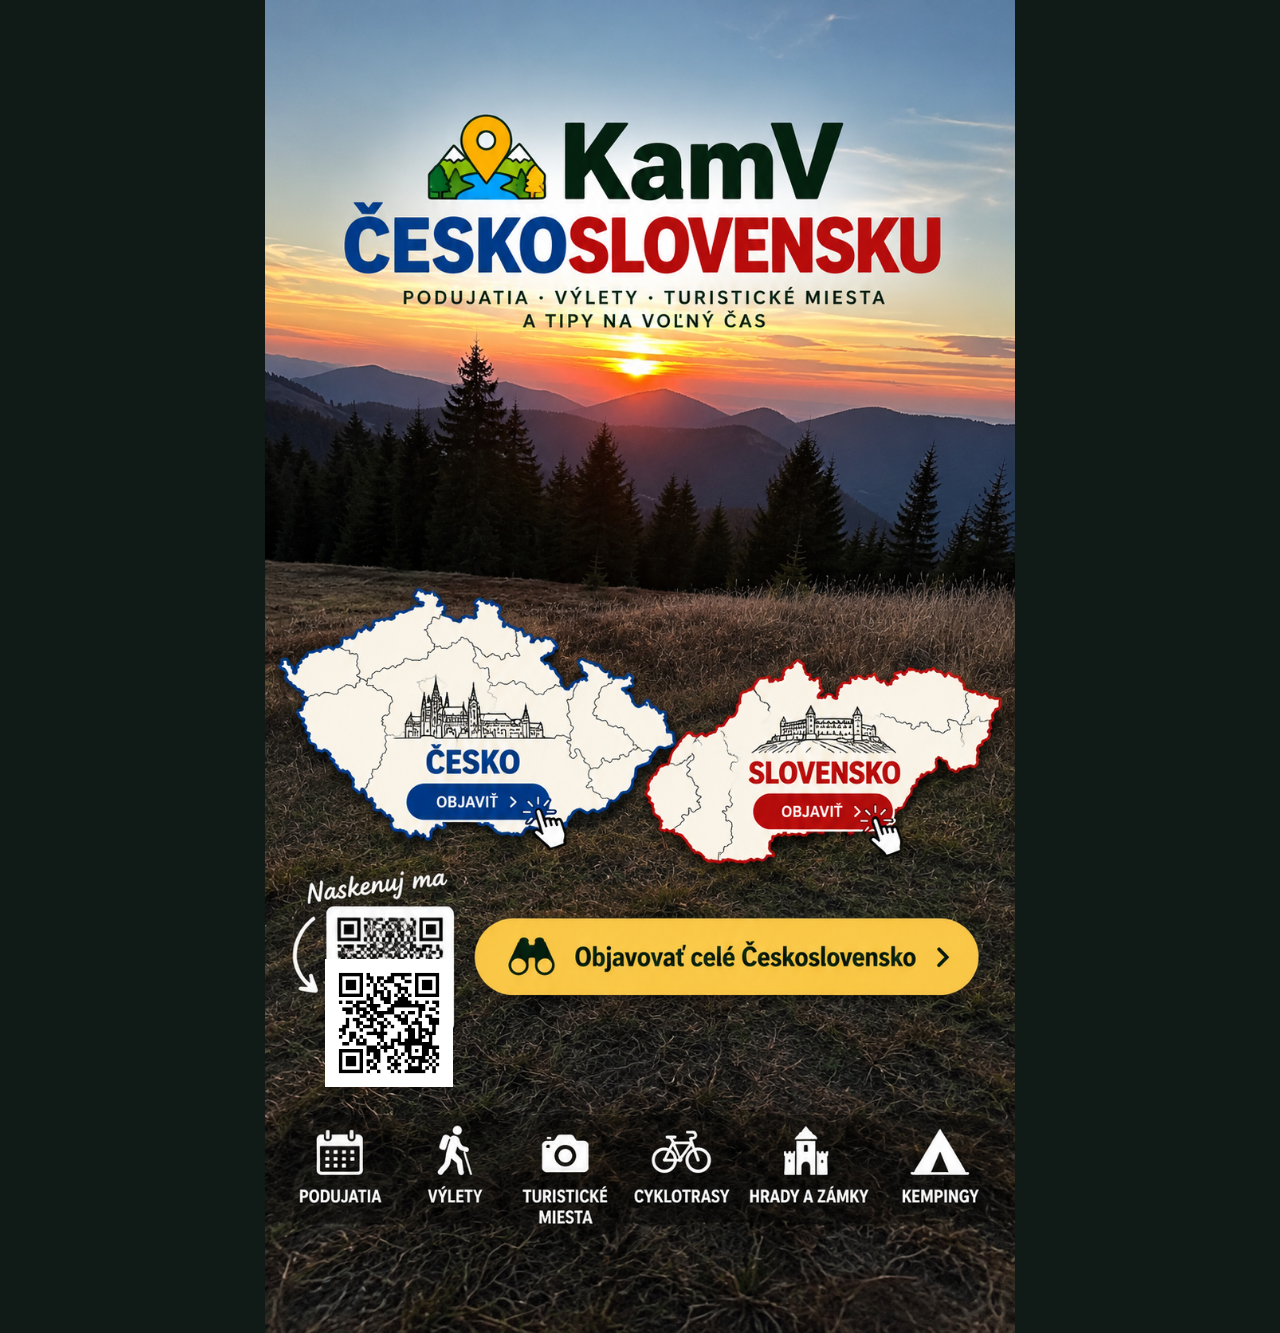
==== index.html @ 42c28bf9 "Update QR code image source in index.html" ====
<!DOCTYPE html>
<html lang="sk">
<head>
<meta charset="UTF-8">
<meta name="viewport" content="width=device-width, initial-scale=1">
<title>KamV ČESKOSLOVENSKU</title>
<style>
*{box-sizing:border-box}
body{margin:0;background:#101a16;font-family:Arial,sans-serif}
main{position:relative;width:100%;max-width:750px;margin:auto}
img{display:block;width:100%;height:auto}
a{position:absolute;display:block;z-index:2}
.cesko{left:3%;top:55%;width:48%;height:17%}
.slovensko{left:51%;top:55%;width:47%;height:17%}
.vsetko{left:28%;top:73%;width:68%;height:10%}
.qr-novy {
  position: absolute;
  left: 8%;
  top: 72%;
  width: 17%;
  height: auto;
  z-index: 3;
}
</style>
</head>
<body>
<main>
<img src="A976D5A9-0BD2-4F36-9D67-83F005DF683F.png" alt="KamV ČESKOSLOVENSKU">
  <img class="qr-novy" src="KamV_CESKOSLOVENSKU_QR_SAMOSTATNY.png" alt="QR kód KamV ČESKOSLOVENSKU">
<a class="cesko" href="hladat.html" aria-label="Objaviť Česko"></a>
<a class="slovensko" href="hladat.html" aria-label="Objaviť Slovensko"></a>
<a class="vsetko" href="hladat.html" aria-label="Objavovať celé Československo"></a>
  <a href="hladat.html#podujatia" style="position:absolute;left:0%;top:85%;width:16%;height:10%;z-index:3;" aria-label="Podujatia"></a>
<a href="hladat.html#cyklotrasy" style="position:absolute;left:50%;top:85%;width:16%;height:10%;z-index:3;" aria-label="Cyklotrasy"></a>
 <a href="hladat.html#turistika" style="position:absolute;left:18%;top:85%;width:16%;height:10%;z-index:3" aria-label="Výlety"></a>
  <a href="hladat.html#vylety" style="position:absolute;left:34%;top:88%;width:16%;height:10%;z-index:3" aria-label="Turistické miesta"></a>
<a href="hladat.html#hrady" style="position:absolute;left:66%;top:85%;width:16%;height:10%;z-index:3;" aria-label="Hrady a zámky"></a>
<a href="hladat.html#kempingy" style="position:absolute;left:82%;top:85%;width:18%;height:10%;z-index:3;" aria-label="Kempingy"></a>
</main>
</body>
</html>
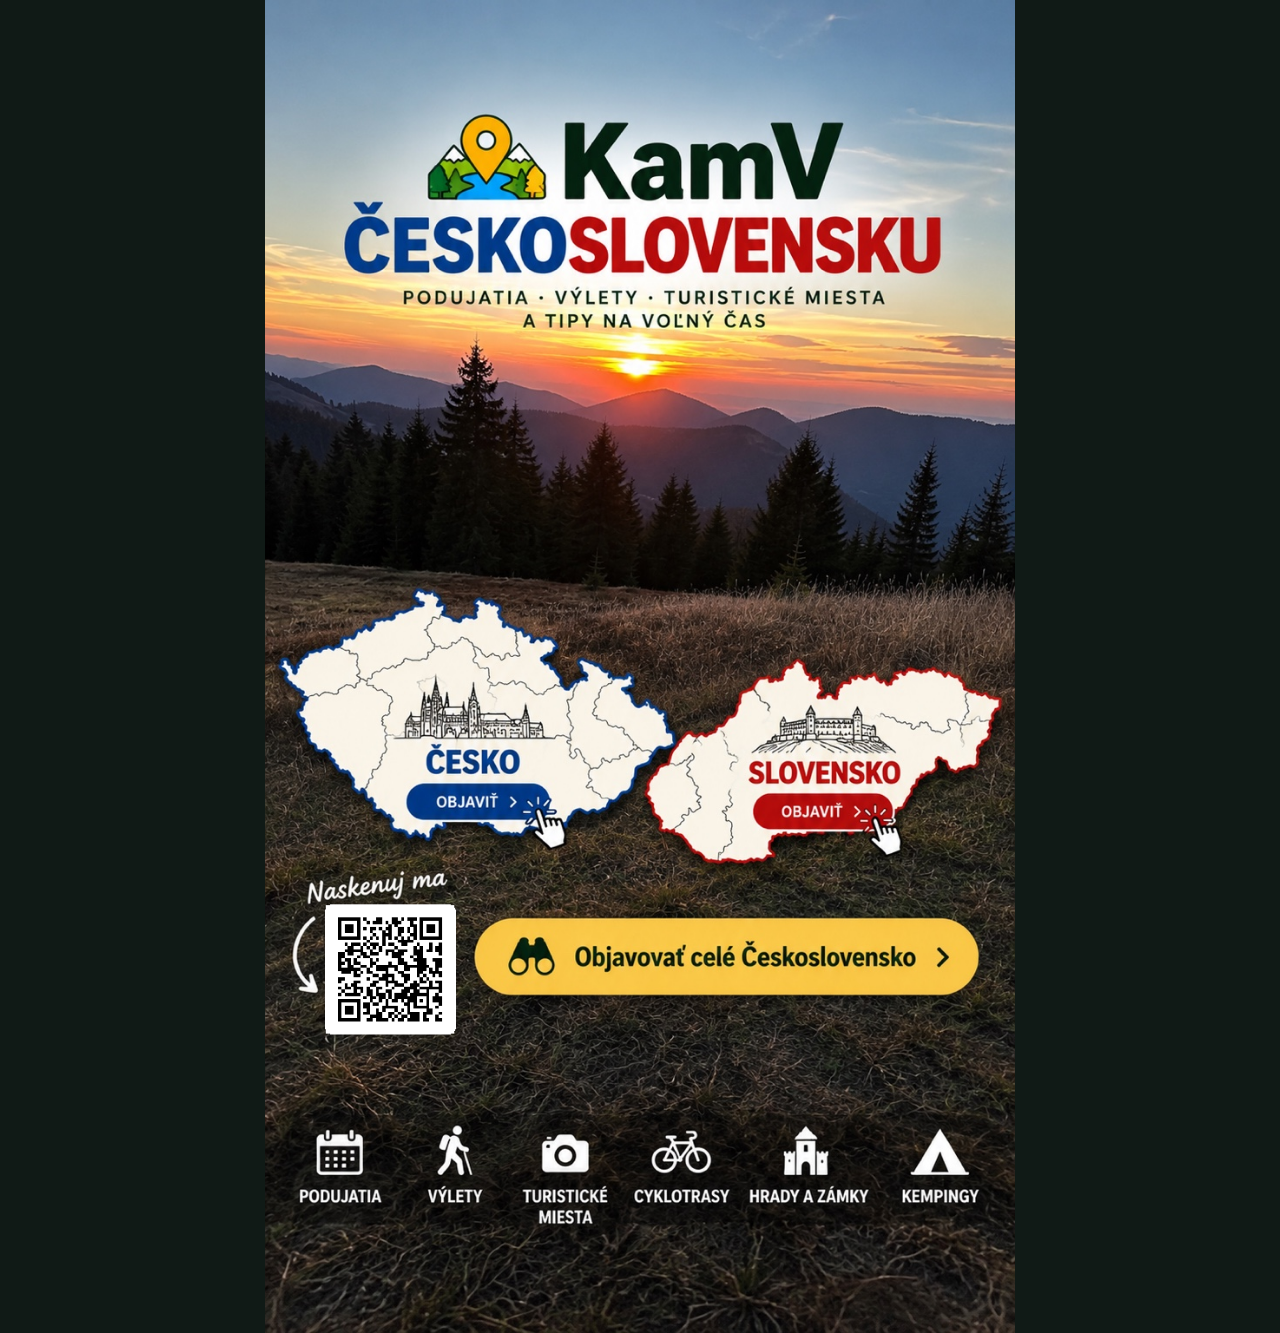
==== commit f48d5d03: "Update index.html" ====
--- a/index.html
+++ b/index.html
@@ -26,8 +26,8 @@
 </head>
 <body>
 <main>
-<img src="A976D5A9-0BD2-4F36-9D67-83F005DF683F.png" alt="KamV ČESKOSLOVENSKU">
-  <img class="qr-novy" src="KamV_CESKOSLOVENSKU_QR_SAMOSTATNY.png" alt="QR kód KamV ČESKOSLOVENSKU">
+<img src="KamV_CESKOSLOVENSKU_uvod_jeden_funkcny_QR.png" alt="KamV ČESKOSLOVENSKU">
+
 <a class="cesko" href="hladat.html" aria-label="Objaviť Česko"></a>
 <a class="slovensko" href="hladat.html" aria-label="Objaviť Slovensko"></a>
 <a class="vsetko" href="hladat.html" aria-label="Objavovať celé Československo"></a>
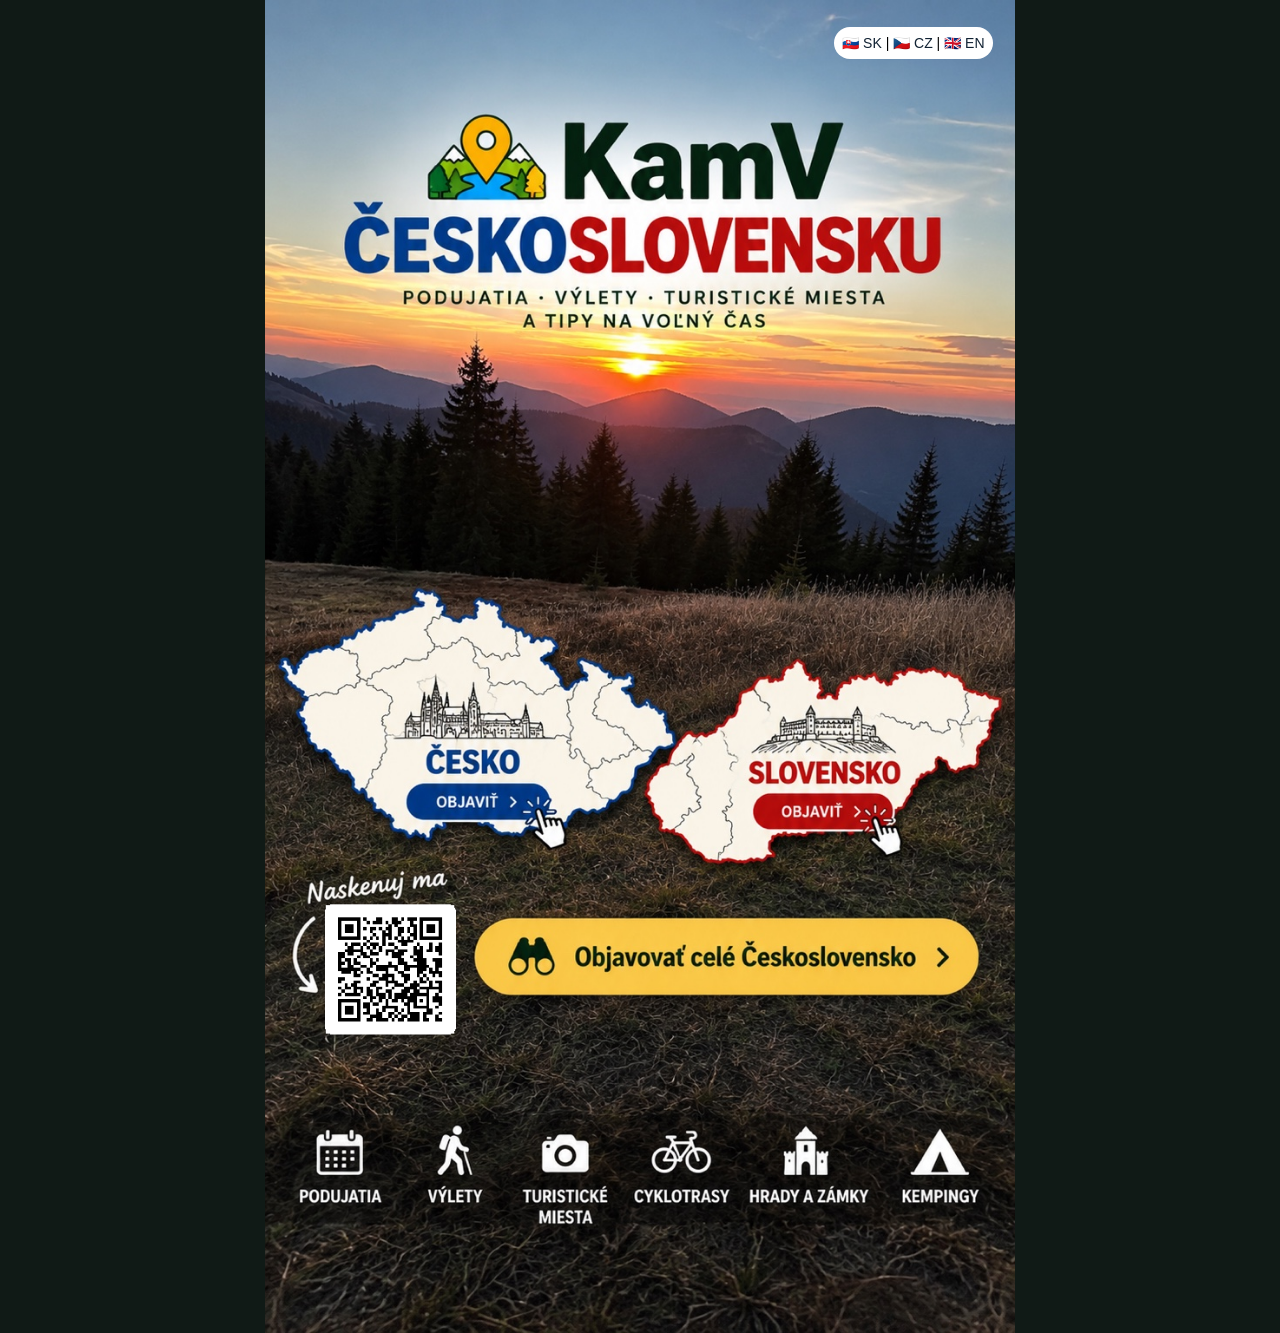
==== commit 81bd8e37: "Update index.html" ====
--- a/index.html
+++ b/index.html
@@ -26,6 +26,11 @@
 </head>
 <body>
 <main>
+  <div style="position:absolute;top:2%;right:3%;z-index:10;background:white;border-radius:20px;padding:8px;font:14px Arial;">
+  <a href="hladat.html?lang=sk" style="position:static;display:inline;color:#123;text-decoration:none;">🇸🇰 SK</a> |
+  <a href="hladat.html?lang=cs" style="position:static;display:inline;color:#123;text-decoration:none;">🇨🇿 CZ</a> |
+  <a href="hladat.html?lang=en" style="position:static;display:inline;color:#123;text-decoration:none;">🇬🇧 EN</a>
+</div>
 <img src="KamV_CESKOSLOVENSKU_uvod_jeden_funkcny_QR.png" alt="KamV ČESKOSLOVENSKU">
 
 <a class="cesko" href="hladat.html" aria-label="Objaviť Česko"></a>
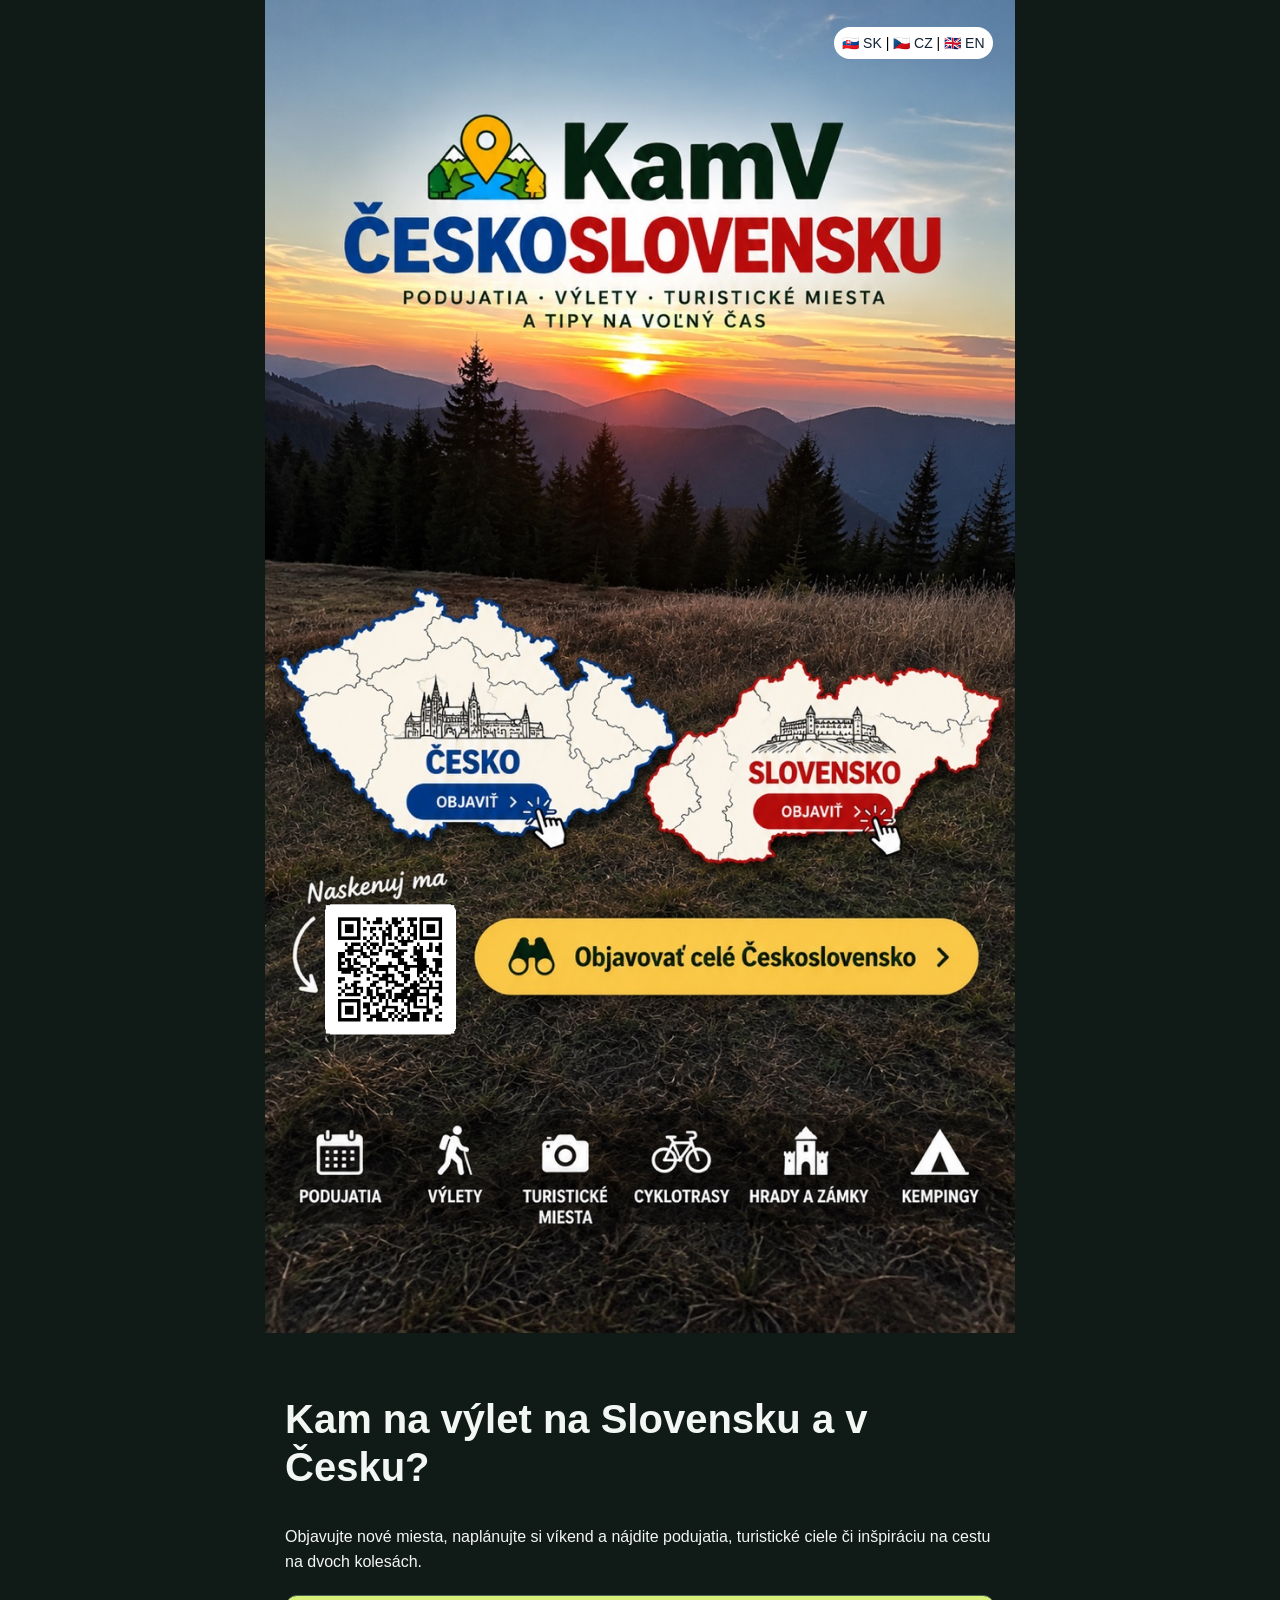
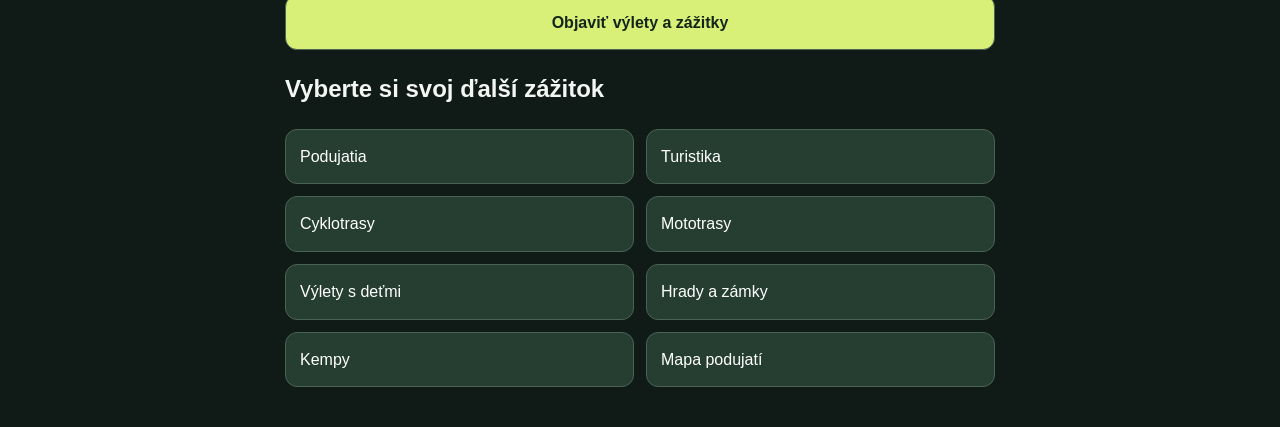
==== commit 980eec09: "Improve homepage SEO and category navigation" ====
--- a/index.html
+++ b/index.html
@@ -4,7 +4,9 @@
 <head>
 <meta charset="UTF-8">
 <meta name="viewport" content="width=device-width, initial-scale=1">
-<title>KamV ČESKOSLOVENSKU</title>
+<title>Kam na výlet na Slovensku a v Česku | KamV ČESKOSLOVENSKU</title>
+<meta name="description" content="Tipy na výlety, podujatia, turistiku, cyklotrasy, mototrasy, hrady a kempy na Slovensku a v Česku.">
+<link rel="canonical" href="https://www.kamvceskoslovensku.sk/">
 <style>
 *{box-sizing:border-box}
 body{margin:0;background:#101a16;font-family:Arial,sans-serif}
@@ -22,6 +24,7 @@
   height: auto;
   z-index: 3;
 }
+.discover{max-width:750px;margin:auto;padding:28px 20px 40px;color:#f3f7f4;line-height:1.6}.discover h1{font-size:clamp(26px,5vw,40px);line-height:1.2}.discover a{position:static;color:white;text-decoration:none;background:#263e32;border:1px solid #496354;border-radius:12px;padding:14px}.discover nav{display:grid;grid-template-columns:repeat(2,minmax(0,1fr));gap:12px}.discover .primary{background:#d8f078;color:#132519;font-weight:bold;text-align:center;margin:20px 0}
 </style>
 </head>
 <body>
@@ -35,7 +38,7 @@
 
 <a class="cesko" href="hladat.html" aria-label="Objaviť Česko"></a>
 <a class="slovensko" href="hladat.html" aria-label="Objaviť Slovensko"></a>
-<a class="vsetko" href="hladat.html" aria-label="Objavovať celé Československo"></a>
+<a class="vsetko" href="hladat.html#hlavny-vyhladavac" aria-label="Objavovať celé Československo"></a>
   <a href="hladat.html#podujatia" style="position:absolute;left:0%;top:85%;width:16%;height:10%;z-index:3;" aria-label="Podujatia"></a>
 <a href="hladat.html#cyklotrasy" style="position:absolute;left:50%;top:85%;width:16%;height:10%;z-index:3;" aria-label="Cyklotrasy"></a>
  <a href="hladat.html#turistika" style="position:absolute;left:18%;top:85%;width:16%;height:10%;z-index:3" aria-label="Výlety"></a>
@@ -43,5 +46,6 @@
 <a href="hladat.html#hrady" style="position:absolute;left:66%;top:85%;width:16%;height:10%;z-index:3;" aria-label="Hrady a zámky"></a>
 <a href="hladat.html#kempingy" style="position:absolute;left:82%;top:85%;width:18%;height:10%;z-index:3;" aria-label="Kempingy"></a>
 </main>
+<section class="discover"><h1>Kam na výlet na Slovensku a v Česku?</h1><p>Objavujte nové miesta, naplánujte si víkend a nájdite podujatia, turistické ciele či inšpiráciu na cestu na dvoch kolesách.</p><a class="primary" href="hladat.html#hlavny-vyhladavac">Objaviť výlety a zážitky</a><h2>Vyberte si svoj ďalší zážitok</h2><nav aria-label="Kategórie výletov"><a href="hladat.html#podujatia">Podujatia</a><a href="hladat.html#turistika">Turistika</a><a href="hladat.html#cyklistika">Cyklotrasy</a><a href="hladat.html#moto-mapy">Mototrasy</a><a href="hladat.html#rodina">Výlety s deťmi</a><a href="hladat.html#hrady">Hrady a zámky</a><a href="hladat.html#kemping">Kempy</a><a href="hladat.html#mapa-podujati">Mapa podujatí</a></nav></section>
 </body>
 </html>
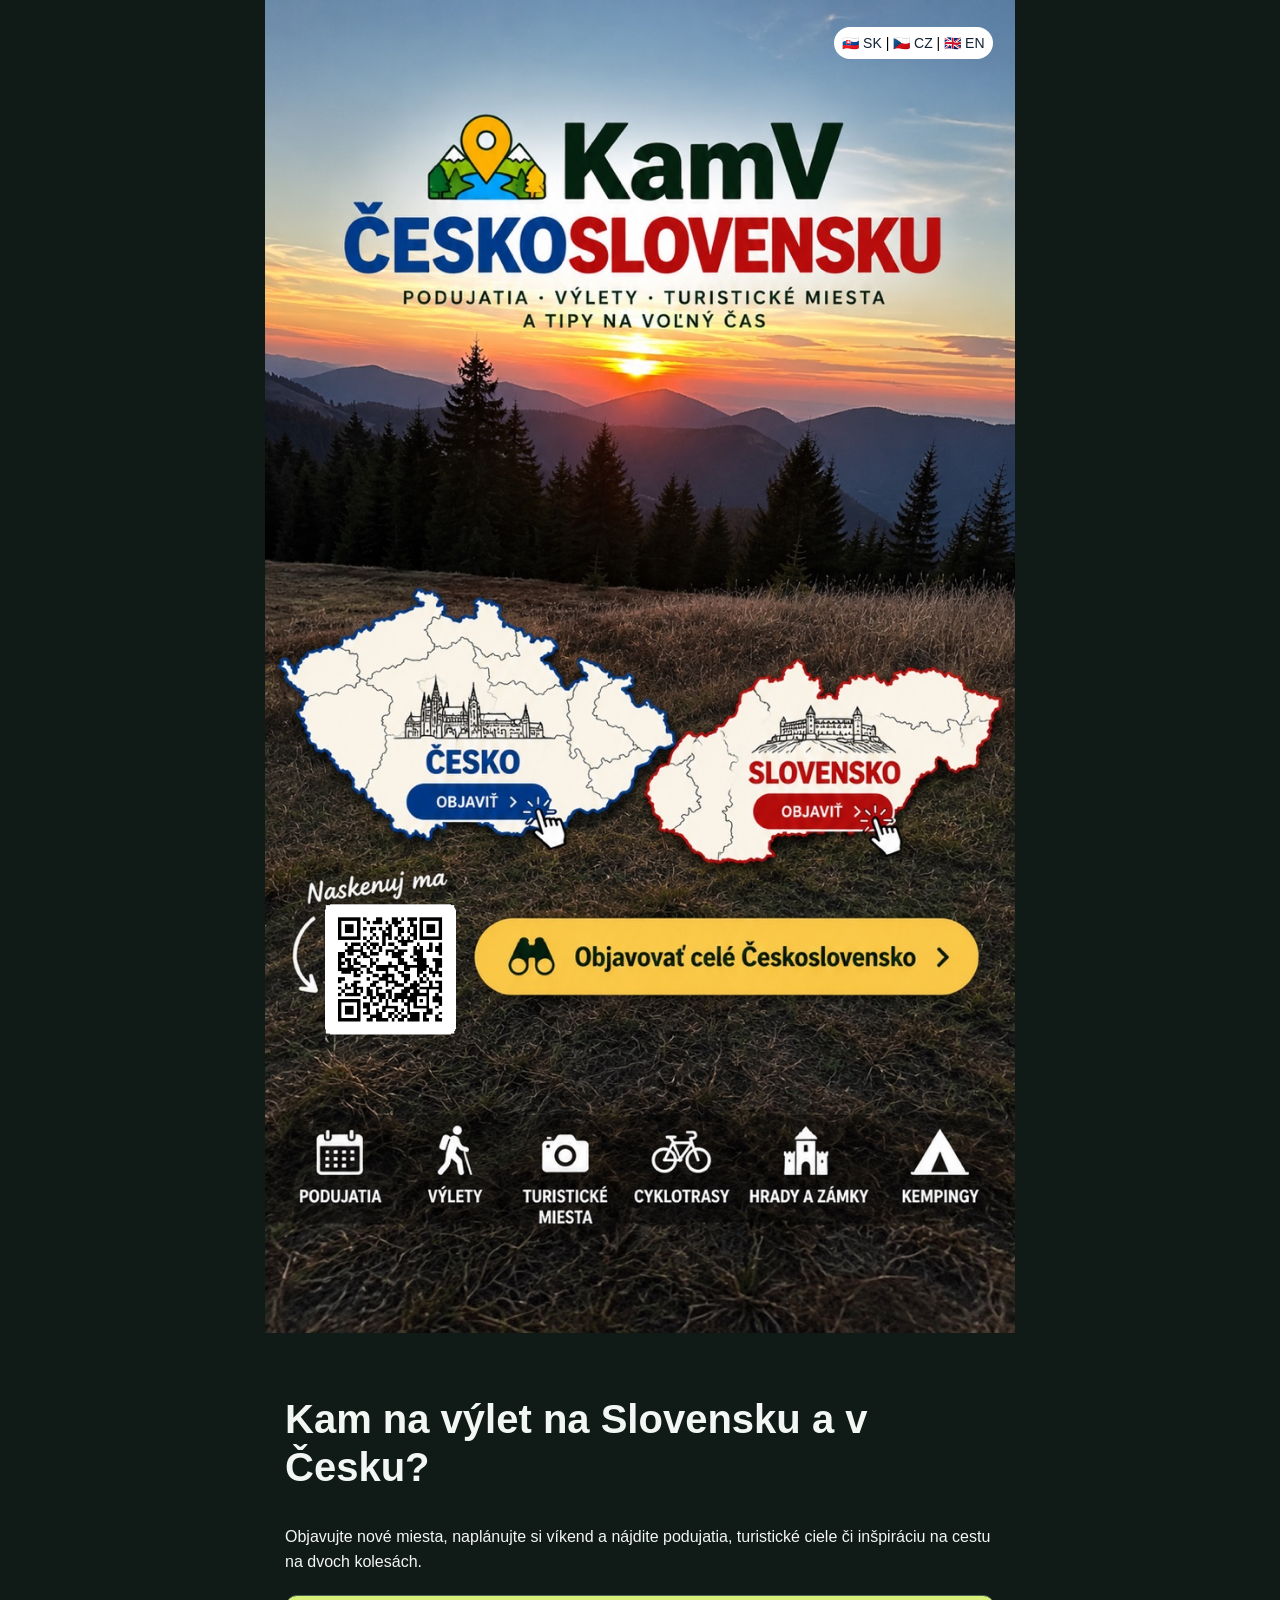
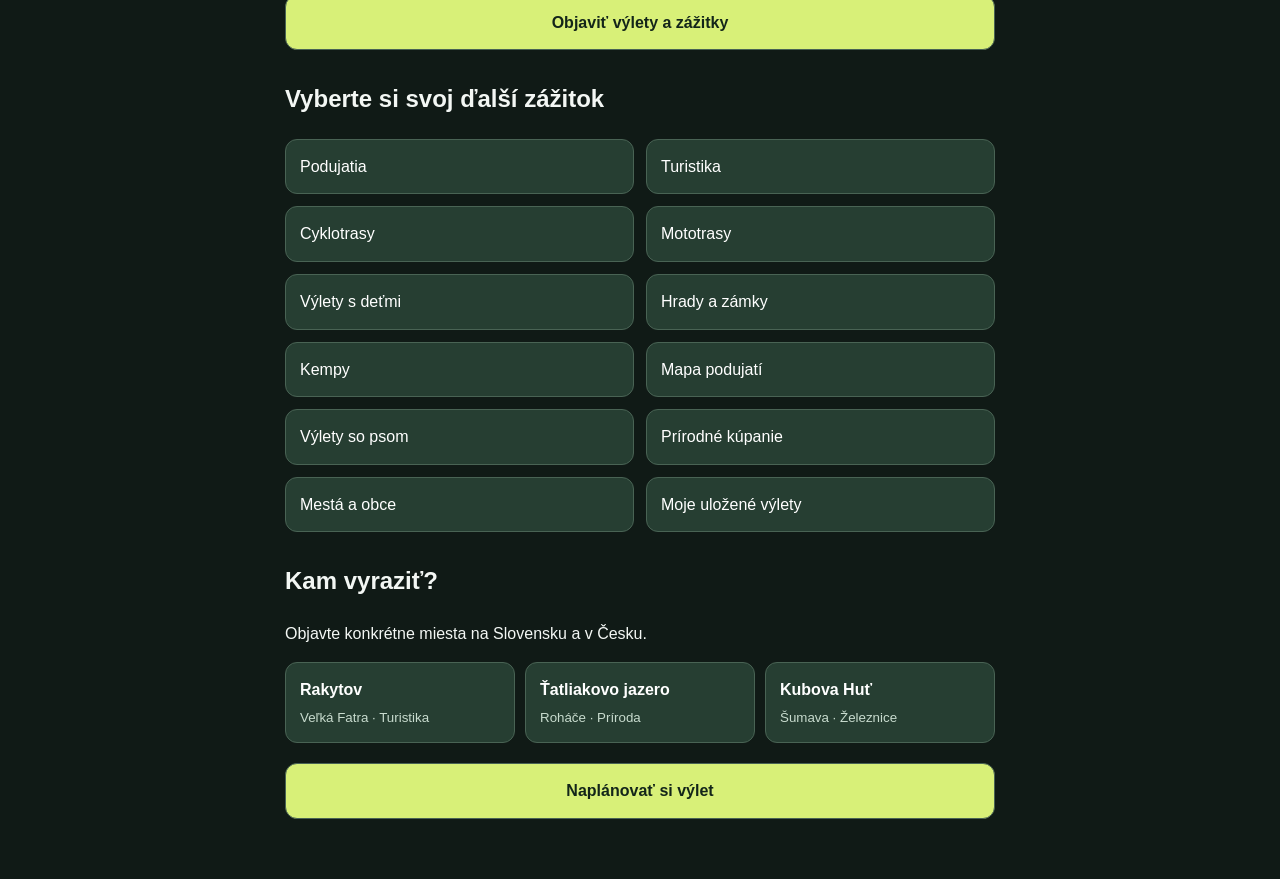
==== commit 172262f1: "Improve discovery navigation and social sharing metadata" ====
--- a/index.html
+++ b/index.html
@@ -25,7 +25,13 @@
   z-index: 3;
 }
 .discover{max-width:750px;margin:auto;padding:28px 20px 40px;color:#f3f7f4;line-height:1.6}.discover h1{font-size:clamp(26px,5vw,40px);line-height:1.2}.discover a{position:static;color:white;text-decoration:none;background:#263e32;border:1px solid #496354;border-radius:12px;padding:14px}.discover nav{display:grid;grid-template-columns:repeat(2,minmax(0,1fr));gap:12px}.discover .primary{background:#d8f078;color:#132519;font-weight:bold;text-align:center;margin:20px 0}
+.discover a:focus-visible,main a:focus-visible{outline:3px solid #d8f078;outline-offset:3px}.discover .featured-trips{display:grid;gap:10px}.featured-trips small{display:block;color:#c8dbce;margin-top:4px}.discover h2{margin-top:30px}.discover nav a{min-height:48px;overflow-wrap:anywhere}@media(min-width:600px){.discover .featured-trips{grid-template-columns:repeat(3,minmax(0,1fr))}}
 </style>
+<meta property="og:type" content="website">
+<meta property="og:title" content="Kam na výlet na Slovensku a v Česku | KamV ČESKOSLOVENSKU">
+<meta property="og:description" content="Tipy na výlety, podujatia, turistiku, cyklotrasy, mototrasy, hrady a kempy na Slovensku a v Česku.">
+<meta property="og:url" content="https://www.kamvceskoslovensku.sk/">
+<meta property="og:site_name" content="KamV ČESKOSLOVENSKU">
 </head>
 <body>
 <main>
@@ -36,16 +42,16 @@
 </div>
 <img src="KamV_CESKOSLOVENSKU_uvod_jeden_funkcny_QR.png" alt="KamV ČESKOSLOVENSKU">
 
-<a class="cesko" href="hladat.html" aria-label="Objaviť Česko"></a>
-<a class="slovensko" href="hladat.html" aria-label="Objaviť Slovensko"></a>
+<a class="cesko" href="hladat.html?country=cz" aria-label="Objaviť Česko"></a>
+<a class="slovensko" href="hladat.html?country=sk" aria-label="Objaviť Slovensko"></a>
 <a class="vsetko" href="hladat.html#hlavny-vyhladavac" aria-label="Objavovať celé Československo"></a>
   <a href="hladat.html#podujatia" style="position:absolute;left:0%;top:85%;width:16%;height:10%;z-index:3;" aria-label="Podujatia"></a>
-<a href="hladat.html#cyklotrasy" style="position:absolute;left:50%;top:85%;width:16%;height:10%;z-index:3;" aria-label="Cyklotrasy"></a>
+<a href="hladat.html#cyklistika" style="position:absolute;left:50%;top:85%;width:16%;height:10%;z-index:3;" aria-label="Cyklotrasy"></a>
  <a href="hladat.html#turistika" style="position:absolute;left:18%;top:85%;width:16%;height:10%;z-index:3" aria-label="Výlety"></a>
-  <a href="hladat.html#vylety" style="position:absolute;left:34%;top:88%;width:16%;height:10%;z-index:3" aria-label="Turistické miesta"></a>
+  <a href="hladat.html#mapy-kategorie" style="position:absolute;left:34%;top:88%;width:16%;height:10%;z-index:3" aria-label="Turistické miesta"></a>
 <a href="hladat.html#hrady" style="position:absolute;left:66%;top:85%;width:16%;height:10%;z-index:3;" aria-label="Hrady a zámky"></a>
-<a href="hladat.html#kempingy" style="position:absolute;left:82%;top:85%;width:18%;height:10%;z-index:3;" aria-label="Kempingy"></a>
+<a href="hladat.html#kemping" style="position:absolute;left:82%;top:85%;width:18%;height:10%;z-index:3;" aria-label="Kempingy"></a>
 </main>
-<section class="discover"><h1>Kam na výlet na Slovensku a v Česku?</h1><p>Objavujte nové miesta, naplánujte si víkend a nájdite podujatia, turistické ciele či inšpiráciu na cestu na dvoch kolesách.</p><a class="primary" href="hladat.html#hlavny-vyhladavac">Objaviť výlety a zážitky</a><h2>Vyberte si svoj ďalší zážitok</h2><nav aria-label="Kategórie výletov"><a href="hladat.html#podujatia">Podujatia</a><a href="hladat.html#turistika">Turistika</a><a href="hladat.html#cyklistika">Cyklotrasy</a><a href="hladat.html#moto-mapy">Mototrasy</a><a href="hladat.html#rodina">Výlety s deťmi</a><a href="hladat.html#hrady">Hrady a zámky</a><a href="hladat.html#kemping">Kempy</a><a href="hladat.html#mapa-podujati">Mapa podujatí</a></nav></section>
+<section class="discover"><h1>Kam na výlet na Slovensku a v Česku?</h1><p>Objavujte nové miesta, naplánujte si víkend a nájdite podujatia, turistické ciele či inšpiráciu na cestu na dvoch kolesách.</p><a class="primary" href="hladat.html#hlavny-vyhladavac">Objaviť výlety a zážitky</a><h2>Vyberte si svoj ďalší zážitok</h2><nav aria-label="Kategórie výletov"><a href="hladat.html#podujatia">Podujatia</a><a href="hladat.html#turistika">Turistika</a><a href="hladat.html#cyklistika">Cyklotrasy</a><a href="hladat.html#moto-mapy">Mototrasy</a><a href="hladat.html#rodina">Výlety s deťmi</a><a href="hladat.html#hrady">Hrady a zámky</a><a href="hladat.html#kemping">Kempy</a><a href="hladat.html#mapa-podujati">Mapa podujatí</a><a href="hladat.html#turistika-so-psom">Výlety so psom</a><a href="hladat.html#prirodne-kupanie">Prírodné kúpanie</a><a href="mesta-obce.html">Mestá a obce</a><a href="hladat.html#moje-vylety">Moje uložené výlety</a></nav><h2>Kam vyraziť?</h2><p>Objavte konkrétne miesta na Slovensku a v Česku.</p><div class="featured-trips"><a href="rakytov.html"><strong>Rakytov</strong><small>Veľká Fatra · Turistika</small></a><a href="tatliakovo-jazero.html"><strong>Ťatliakovo jazero</strong><small>Roháče · Príroda</small></a><a href="kubova-hut.html"><strong>Kubova Huť</strong><small>Šumava · Železnice</small></a></div><a class="primary" href="hladat.html#rychly-planovac">Naplánovať si výlet</a></section>
 </body>
 </html>
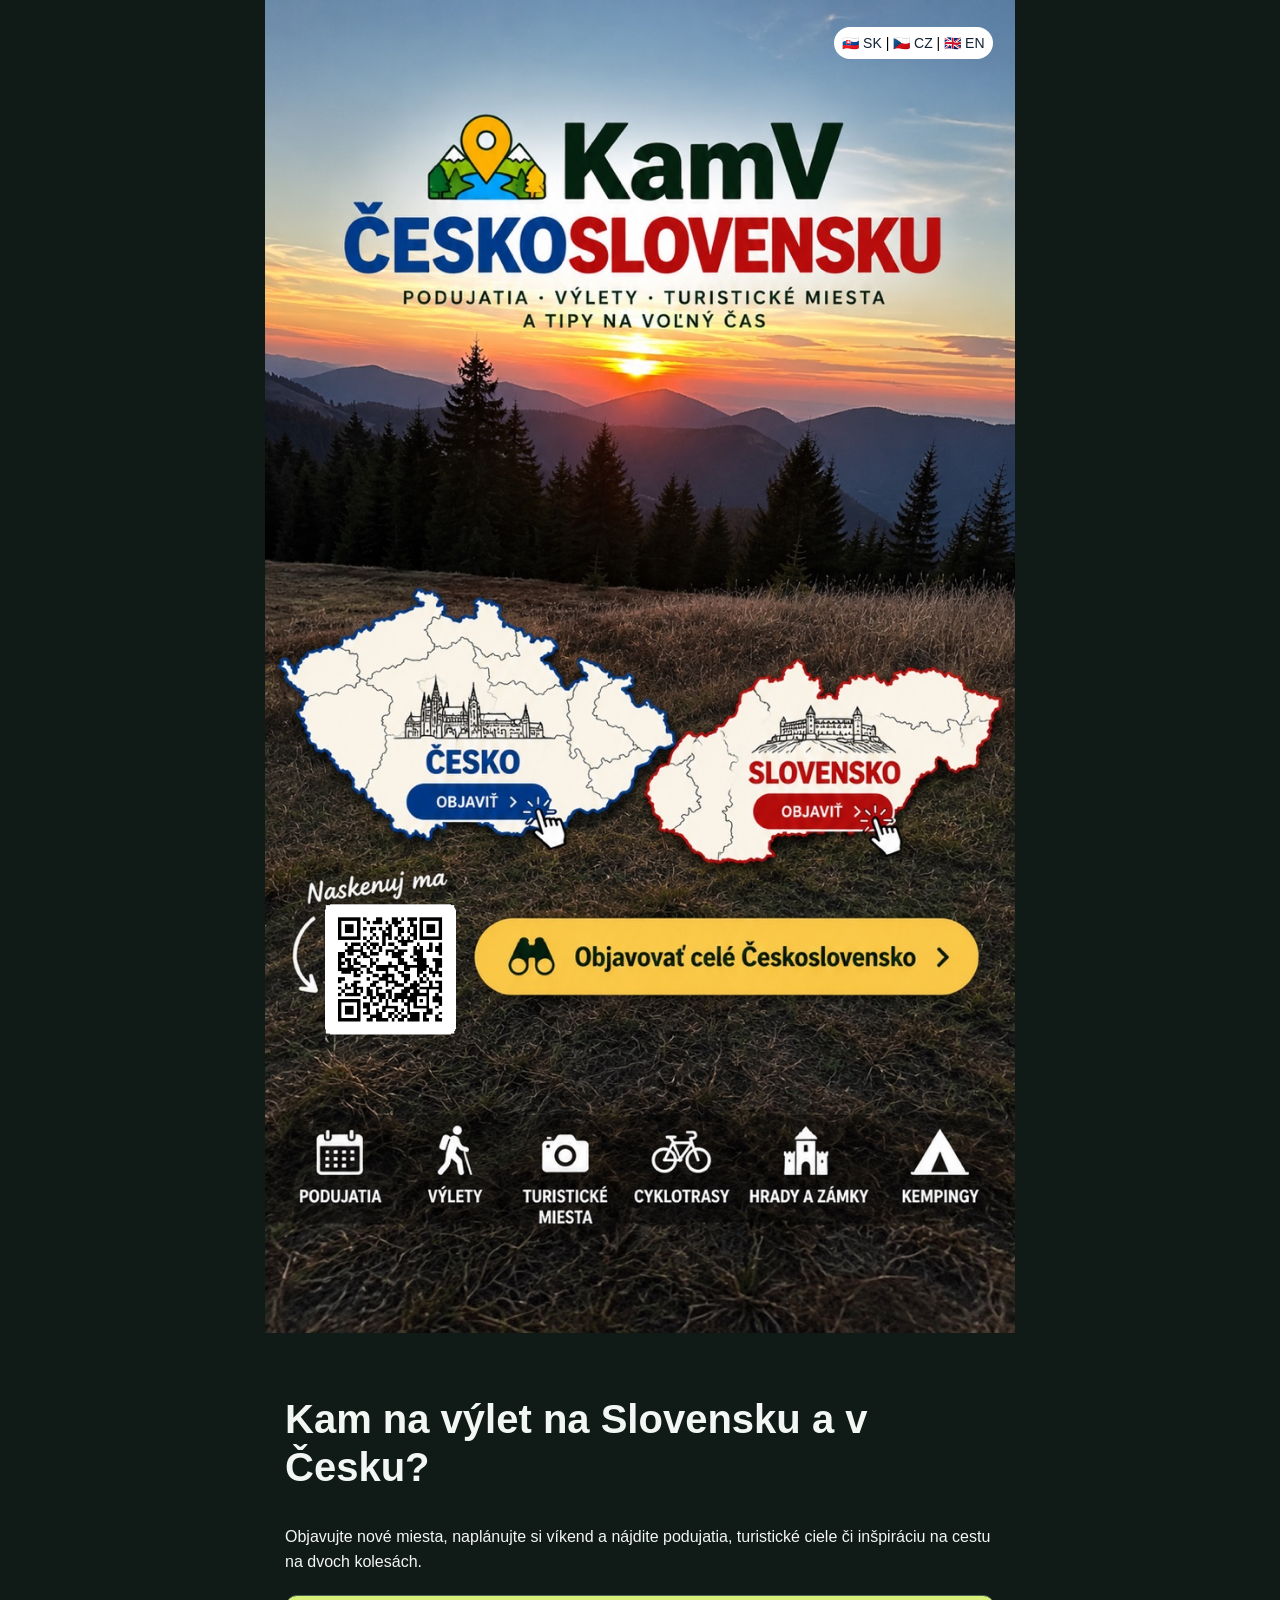
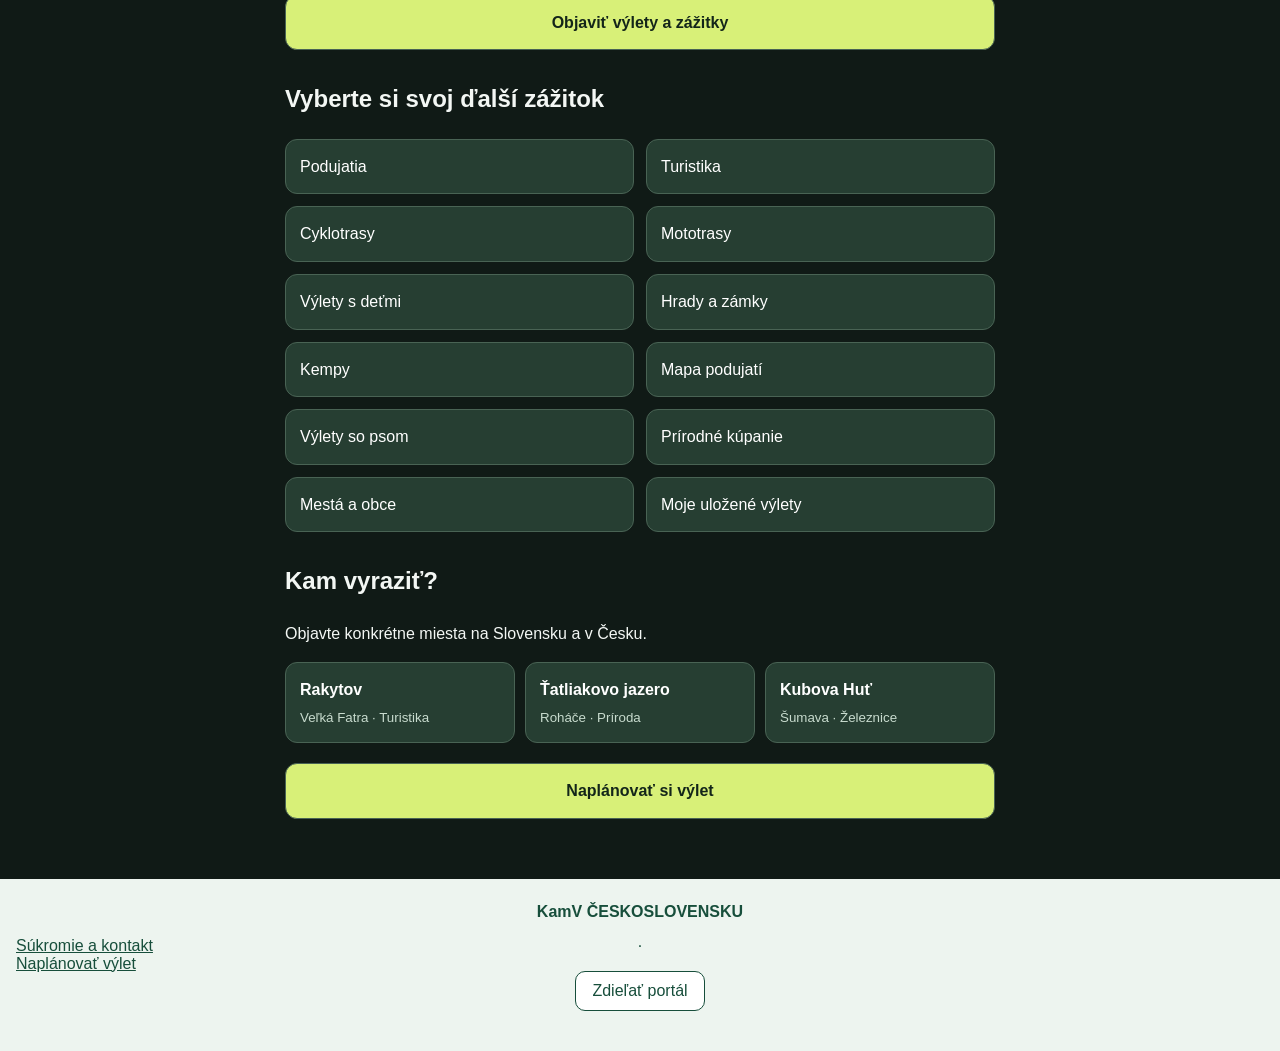
==== commit fb3ff241: "Add homepage privacy link and native sharing" ====
--- a/index.html
+++ b/index.html
@@ -53,5 +53,5 @@
 <a href="hladat.html#kemping" style="position:absolute;left:82%;top:85%;width:18%;height:10%;z-index:3;" aria-label="Kempingy"></a>
 </main>
 <section class="discover"><h1>Kam na výlet na Slovensku a v Česku?</h1><p>Objavujte nové miesta, naplánujte si víkend a nájdite podujatia, turistické ciele či inšpiráciu na cestu na dvoch kolesách.</p><a class="primary" href="hladat.html#hlavny-vyhladavac">Objaviť výlety a zážitky</a><h2>Vyberte si svoj ďalší zážitok</h2><nav aria-label="Kategórie výletov"><a href="hladat.html#podujatia">Podujatia</a><a href="hladat.html#turistika">Turistika</a><a href="hladat.html#cyklistika">Cyklotrasy</a><a href="hladat.html#moto-mapy">Mototrasy</a><a href="hladat.html#rodina">Výlety s deťmi</a><a href="hladat.html#hrady">Hrady a zámky</a><a href="hladat.html#kemping">Kempy</a><a href="hladat.html#mapa-podujati">Mapa podujatí</a><a href="hladat.html#turistika-so-psom">Výlety so psom</a><a href="hladat.html#prirodne-kupanie">Prírodné kúpanie</a><a href="mesta-obce.html">Mestá a obce</a><a href="hladat.html#moje-vylety">Moje uložené výlety</a></nav><h2>Kam vyraziť?</h2><p>Objavte konkrétne miesta na Slovensku a v Česku.</p><div class="featured-trips"><a href="rakytov.html"><strong>Rakytov</strong><small>Veľká Fatra · Turistika</small></a><a href="tatliakovo-jazero.html"><strong>Ťatliakovo jazero</strong><small>Roháče · Príroda</small></a><a href="kubova-hut.html"><strong>Kubova Huť</strong><small>Šumava · Železnice</small></a></div><a class="primary" href="hladat.html#rychly-planovac">Naplánovať si výlet</a></section>
-</body>
+<footer id="kamv-footer" style="padding:24px 16px;text-align:center;background:#edf4ef;color:#174e3b"><strong>KamV ČESKOSLOVENSKU</strong><p><a style="color:inherit" href="hladat.html#kamv-sukromie">Súkromie a kontakt</a> · <a style="color:inherit" href="hladat.html#rychly-planovac">Naplánovať výlet</a></p><button id="kamv-share-home" type="button" style="font:inherit;padding:10px 16px;border:1px solid #174e3b;border-radius:10px;background:white;color:#174e3b">Zdieľať portál</button><p id="kamv-share-status" role="status"></p></footer><script>document.getElementById('kamv-share-home').addEventListener('click',async()=>{const url='https://www.kamvceskoslovensku.sk/';const status=document.getElementById('kamv-share-status');try{if(navigator.share){await navigator.share({title:'KamV ČESKOSLOVENSKU',text:'Objavuj výlety v Česku a na Slovensku',url});}else{await navigator.clipboard.writeText(url);status.textContent='Odkaz bol skopírovaný.';}}catch(e){if(e.name!=='AbortError')status.textContent=url;}});</script></body>
 </html>
